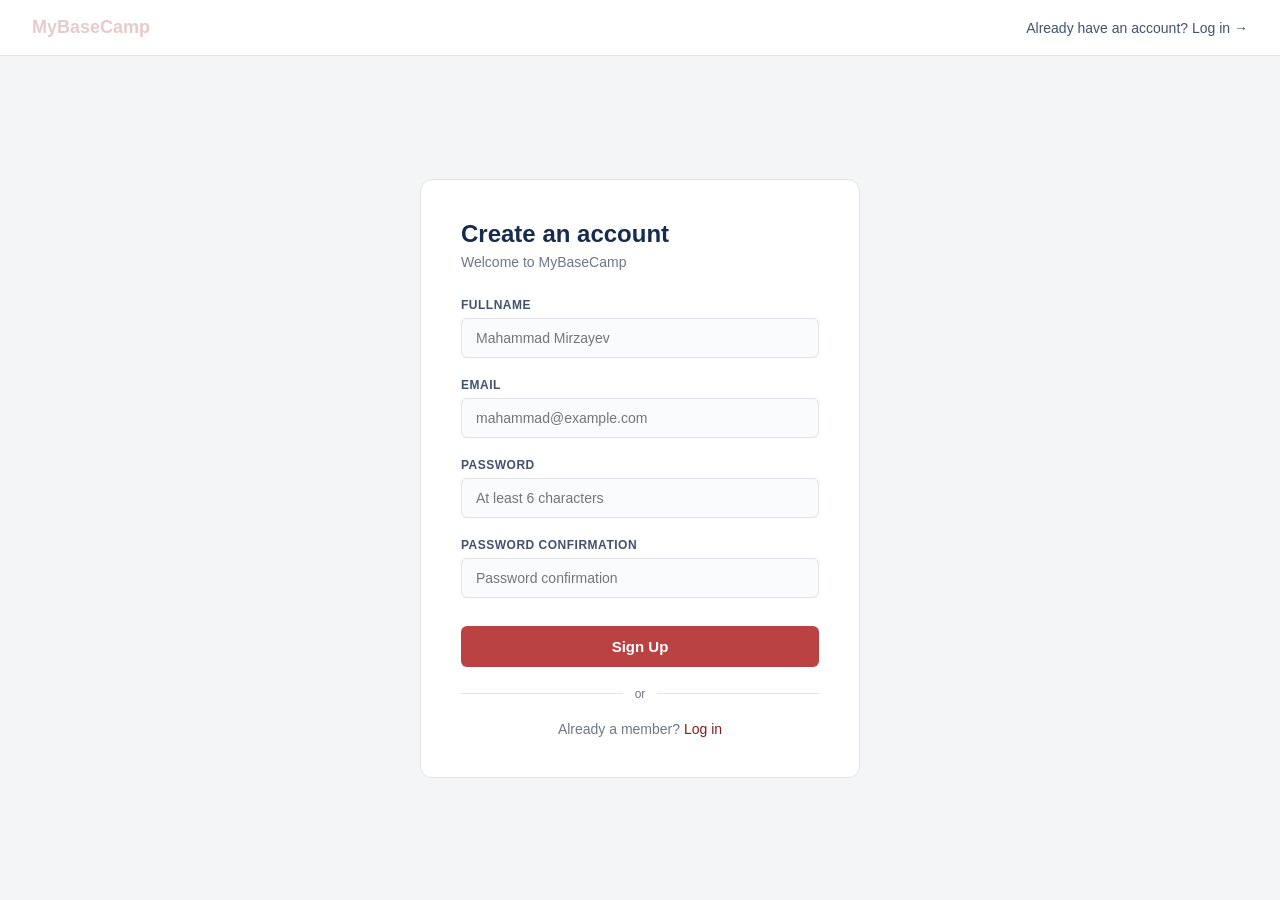
==== pages/register.html @ 494356e1 "My Basecamp" ====
<!DOCTYPE html>
<html lang="en">

<head>
  <meta charset="UTF-8">

  <meta name="viewport" content="width=device-width, initial-scale=1.0">

  <title>Sign up — MyBaseCamp</title>

  <style>
 
    * {
      box-sizing: border-box;
      margin: 0;
      padding: 0;
    }

    body {
      font-family: 'Segoe UI', Arial, sans-serif;
      background-color: #f4f5f7;
      min-height: 100vh;
      display: flex;
      flex-direction: column;
    }

    nav {
      background-color: #ffffff;
      height: 56px;
      padding: 0 32px;
      display: flex;
      align-items: center;
      justify-content: space-between;
      border-bottom: 1px solid #e0e4ea;
    }

    .logo {
      font-size: 18px;
      font-weight: 700;
      color: #90080836;
      text-decoration: none;
    }

    .nav-link {
      font-size: 14px;
      color: #42526e;
      text-decoration: none;
    }

    .nav-link:hover {
      color: #a12a1a;
    }

    .page-center {
      flex: 1;
      display: flex;
      align-items: center;
      justify-content: center;
      padding: 40px 24px;
    }

    .card {
      background-color: #ffffff;
      border-radius: 12px;
      border: 1px solid #e0e4ea;
      padding: 40px;
      width: 100%;
      max-width: 440px;
    }

    .card-title {
      font-size: 24px;
      font-weight: 700;
      color: #172b4d;
      margin-bottom: 6px;
    }

    .card-subtitle {
      font-size: 14px;
      color: #6b778c;
      margin-bottom: 28px;
    }

    .form-group {
      margin-bottom: 20px;
    }

    label {
      display: block;
      font-size: 12px;
      font-weight: 600;
      color: #42526e;
      text-transform: uppercase;
      letter-spacing: 0.5px;
      margin-bottom: 6px;
    }

    input[type="text"],
    input[type="email"],
    input[type="password"] {
      width: 100%;
      padding: 11px 14px;
      border: 1.5px solid #dfe1e6;
      border-radius: 6px;
      font-size: 14px;
      color: #172b4d;
      background-color: #fafbfc;
      outline: none;
      transition: border-color 0.2s, box-shadow 0.2s;
    }

    input:focus {
      border-color: #a23317;
      background-color: #ffffff;
      box-shadow: 0 0 0 3px rgba(29, 158, 117, 0.15);
    }

    input.error {
      border-color: #E24B4A;
    }

    .error-text {
      font-size: 12px;
      color: #A32D2D;
      margin-top: 5px;
      display: none;
    }

    .error-text.visible {
      display: block;
    }

    .btn-submit {
      width: 100%;
      padding: 12px;
      background-color: #bb4242;
      color: #ffffff;
      border: none;
      border-radius: 6px;
      font-size: 15px;
      font-weight: 600;
      cursor: pointer;
      transition: background-color 0.2s;
      margin-top: 8px;
    }

    .btn-submit:hover {
      background-color: #5f1212;
    }

    .btn-submit:active {
      transform: scale(0.99);
    }

    .form-footer {
      text-align: center;
      margin-top: 20px;
      font-size: 14px;
      color: #6b778c;
    }

    .form-footer a {
      color: #8a1b1b;
      text-decoration: none;
      font-weight: 500;
    }

    .form-footer a:hover {
      text-decoration: underline;
    }

    .divider {
      display: flex;
      align-items: center;
      gap: 12px;
      margin: 20px 0;
      color: #6b778c;
      font-size: 12px;
    }

    .divider::before,
    .divider::after {
      content: '';
      flex: 1;
      height: 1px;
      background-color: #e0e4ea;
    }

    @media (max-width: 480px) {
      .card {
        padding: 28px 20px;
        border-radius: 8px;
      }
    }
  </style>
</head>

<body>

  <nav>
    <a href="index.html" class="logo">MyBaseCamp</a>
    <a href="login.html" class="nav-link">Already have an account? Log in →</a>
  </nav>

  <div class="page-center">
    <div class="card">

      <h1 class="card-title">Create an account</h1>
      <p class="card-subtitle">Welcome to MyBaseCamp</p>

      <form action="/register" method="POST" id="registerForm">

        <div class="form-group">
          <label for="fullname">fullname</label>

          <input
            type="text"
            id="fullname"
            name="fullname"
            placeholder="Mahammad Mirzayev"
            required 
          >
          <span class="error-text" id="fullname-error"> Full name is required</span>
        </div>

        <div class="form-group">
          <label for="email">Email</label>
          <input
            type="email"
            id="email"
            name="email"
            placeholder="mahammad@example.com"
            required
          >
          <span class="error-text" id="email-error">  Full name is required</span>
        </div>

        <div class="form-group">
          <label for="password">Password</label>
          <input
            type="password"
            id="password"
            name="password"
            placeholder="At least 6 characters"
            required
            minlength="6"
          >
          <span class="error-text" id="password-error">Must be at least 6 characters long</span>
        </div>

        <div class="form-group">
          <label for="password_confirm">Password confirmation</label>
          <input
            type="password"
            id="password_confirm"
            name="password_confirm"
            placeholder="Password confirmation"
            required
          >
          <span class="error-text" id="confirm-error"> Passwords do not match</span>
        </div>

        <button type="submit" class="btn-submit">Sign Up</button>

      </form>

      <div class="divider">or</div>

      <div class="form-footer">
      Already a member? 
        <a href="login.html">Log in</a>
      </div>

    </div>
  </div>

  <script>
    document.getElementById('registerForm').addEventListener('submit', function(e) {
      let valid = true;
     
      const fullname = document.getElementById('fullname');
      if (fullname.value.trim() === '') {
        fullname.classList.add('error');
        document.getElementById('fullname-error').classList.add('visible');
        valid = false;
      } else {
        fullname.classList.remove('error');
        document.getElementById('fullname-error').classList.remove('visible');
      }

      const pass = document.getElementById('password').value;
      const confirm = document.getElementById('password_confirm');
      if (pass !== confirm.value) {
        confirm.classList.add('error');
        document.getElementById('confirm-error').classList.add('visible');
        valid = false;
      } else {
        confirm.classList.remove('error');
        document.getElementById('confirm-error').classList.remove('visible');
      }

      if (!valid) {
        e.preventDefault();
      }
    });
  </script>

  <script src="assets/js/register.js"></script>
</body>
</html>
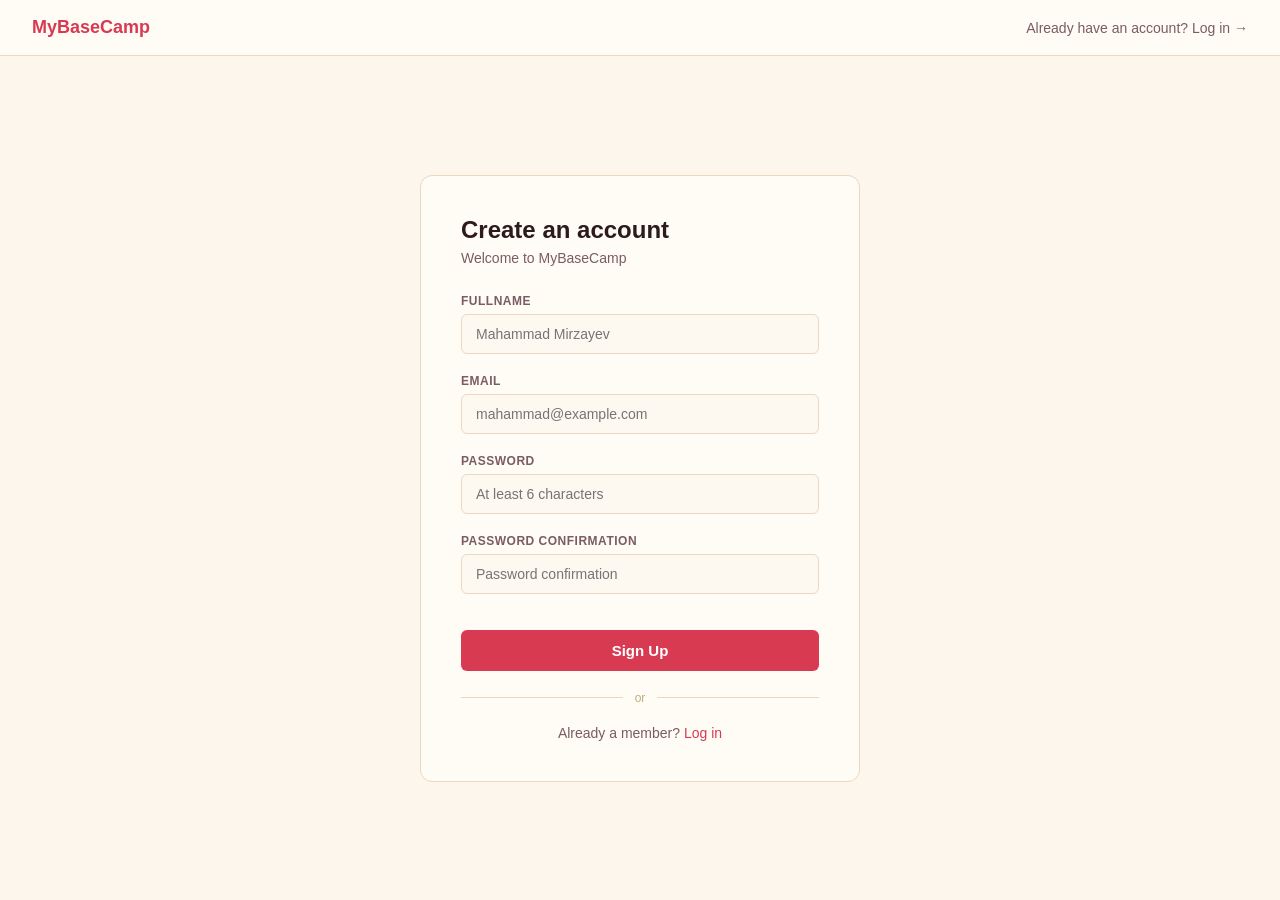
==== commit 6fd2403b: "Update register file" ====
--- a/pages/register.html
+++ b/pages/register.html
@@ -8,191 +8,7 @@
 
   <title>Sign up — MyBaseCamp</title>
 
-  <style>
- 
-    * {
-      box-sizing: border-box;
-      margin: 0;
-      padding: 0;
-    }
-
-    body {
-      font-family: 'Segoe UI', Arial, sans-serif;
-      background-color: #f4f5f7;
-      min-height: 100vh;
-      display: flex;
-      flex-direction: column;
-    }
-
-    nav {
-      background-color: #ffffff;
-      height: 56px;
-      padding: 0 32px;
-      display: flex;
-      align-items: center;
-      justify-content: space-between;
-      border-bottom: 1px solid #e0e4ea;
-    }
-
-    .logo {
-      font-size: 18px;
-      font-weight: 700;
-      color: #90080836;
-      text-decoration: none;
-    }
-
-    .nav-link {
-      font-size: 14px;
-      color: #42526e;
-      text-decoration: none;
-    }
-
-    .nav-link:hover {
-      color: #a12a1a;
-    }
-
-    .page-center {
-      flex: 1;
-      display: flex;
-      align-items: center;
-      justify-content: center;
-      padding: 40px 24px;
-    }
-
-    .card {
-      background-color: #ffffff;
-      border-radius: 12px;
-      border: 1px solid #e0e4ea;
-      padding: 40px;
-      width: 100%;
-      max-width: 440px;
-    }
-
-    .card-title {
-      font-size: 24px;
-      font-weight: 700;
-      color: #172b4d;
-      margin-bottom: 6px;
-    }
-
-    .card-subtitle {
-      font-size: 14px;
-      color: #6b778c;
-      margin-bottom: 28px;
-    }
-
-    .form-group {
-      margin-bottom: 20px;
-    }
-
-    label {
-      display: block;
-      font-size: 12px;
-      font-weight: 600;
-      color: #42526e;
-      text-transform: uppercase;
-      letter-spacing: 0.5px;
-      margin-bottom: 6px;
-    }
-
-    input[type="text"],
-    input[type="email"],
-    input[type="password"] {
-      width: 100%;
-      padding: 11px 14px;
-      border: 1.5px solid #dfe1e6;
-      border-radius: 6px;
-      font-size: 14px;
-      color: #172b4d;
-      background-color: #fafbfc;
-      outline: none;
-      transition: border-color 0.2s, box-shadow 0.2s;
-    }
-
-    input:focus {
-      border-color: #a23317;
-      background-color: #ffffff;
-      box-shadow: 0 0 0 3px rgba(29, 158, 117, 0.15);
-    }
-
-    input.error {
-      border-color: #E24B4A;
-    }
-
-    .error-text {
-      font-size: 12px;
-      color: #A32D2D;
-      margin-top: 5px;
-      display: none;
-    }
-
-    .error-text.visible {
-      display: block;
-    }
-
-    .btn-submit {
-      width: 100%;
-      padding: 12px;
-      background-color: #bb4242;
-      color: #ffffff;
-      border: none;
-      border-radius: 6px;
-      font-size: 15px;
-      font-weight: 600;
-      cursor: pointer;
-      transition: background-color 0.2s;
-      margin-top: 8px;
-    }
-
-    .btn-submit:hover {
-      background-color: #5f1212;
-    }
-
-    .btn-submit:active {
-      transform: scale(0.99);
-    }
-
-    .form-footer {
-      text-align: center;
-      margin-top: 20px;
-      font-size: 14px;
-      color: #6b778c;
-    }
-
-    .form-footer a {
-      color: #8a1b1b;
-      text-decoration: none;
-      font-weight: 500;
-    }
-
-    .form-footer a:hover {
-      text-decoration: underline;
-    }
-
-    .divider {
-      display: flex;
-      align-items: center;
-      gap: 12px;
-      margin: 20px 0;
-      color: #6b778c;
-      font-size: 12px;
-    }
-
-    .divider::before,
-    .divider::after {
-      content: '';
-      flex: 1;
-      height: 1px;
-      background-color: #e0e4ea;
-    }
-
-    @media (max-width: 480px) {
-      .card {
-        padding: 28px 20px;
-        border-radius: 8px;
-      }
-    }
-  </style>
+   <link rel="stylesheet" href="../css/register.css">
 </head>
 
 <body>
@@ -257,10 +73,19 @@
             placeholder="Password confirmation"
             required
           >
+          <div class="strength-wrapper">
+              <div class="strength-line">
+                 <div id="strengthBar"></div>
+                   </div>
+
+               <span id="strengthText"></span>
+                   </div>
           <span class="error-text" id="confirm-error"> Passwords do not match</span>
         </div>
 
-        <button type="submit" class="btn-submit">Sign Up</button>
+       <button type="submit" class="btn-submit" id="submitBtn">
+            Sign Up
+        </button>   
 
       </form>
 
@@ -274,37 +99,6 @@
     </div>
   </div>
 
-  <script>
-    document.getElementById('registerForm').addEventListener('submit', function(e) {
-      let valid = true;
-     
-      const fullname = document.getElementById('fullname');
-      if (fullname.value.trim() === '') {
-        fullname.classList.add('error');
-        document.getElementById('fullname-error').classList.add('visible');
-        valid = false;
-      } else {
-        fullname.classList.remove('error');
-        document.getElementById('fullname-error').classList.remove('visible');
-      }
-
-      const pass = document.getElementById('password').value;
-      const confirm = document.getElementById('password_confirm');
-      if (pass !== confirm.value) {
-        confirm.classList.add('error');
-        document.getElementById('confirm-error').classList.add('visible');
-        valid = false;
-      } else {
-        confirm.classList.remove('error');
-        document.getElementById('confirm-error').classList.remove('visible');
-      }
-
-      if (!valid) {
-        e.preventDefault();
-      }
-    });
-  </script>
-
-  <script src="assets/js/register.js"></script>
+  <script src="../js/register.js"></script>
 </body>
 </html>
--- a/css/register.css
+++ b/css/register.css
@@ -0,0 +1,190 @@
+:root {
+  --hampton:    #E5CFA8;
+  --brick:      #D83A52;
+  --brick-dark: #B02C41;
+  --cream:      #FDF6EC;
+  --dark:       #2C1A1D;
+  --mid:        #7A5C62;
+  --faint:      #C4A882;
+  --border:     #EAD9C0;
+  --card-bg:    #FFFBF5;
+  --input-bg:   #FDF8F0;
+}
+
+* { box-sizing: border-box; margin: 0; padding: 0; }
+
+body {
+  font-family: 'Segoe UI', Arial, sans-serif;
+  background-color: var(--cream);
+  min-height: 100vh;
+  display: flex;
+  flex-direction: column;
+}
+
+nav {
+  background-color: var(--card-bg);
+  height: 56px;
+  padding: 0 32px;
+  display: flex;
+  align-items: center;
+  justify-content: space-between;
+  border-bottom: 1px solid var(--border);
+}
+
+.logo {
+  font-size: 18px;
+  font-weight: 700;
+  color: var(--brick);
+  text-decoration: none;
+  transition: color 0.2s;
+}
+
+.logo:hover { color: var(--brick-dark); }
+
+.nav-link {
+  font-size: 14px;
+  color: var(--mid);
+  text-decoration: none;
+  transition: color 0.2s;
+}
+
+.nav-link:hover { color: var(--brick); }
+
+.page-center {
+  flex: 1;
+  display: flex;
+  align-items: center;
+  justify-content: center;
+  padding: 40px 24px;
+}
+
+.card {
+  background-color: var(--card-bg);
+  border-radius: 12px;
+  border: 1px solid var(--border);
+  padding: 40px;
+  width: 100%;
+  max-width: 440px;
+}
+
+.card-title {
+  font-size: 24px;
+  font-weight: 700;
+  color: var(--dark);
+  margin-bottom: 6px;
+}
+
+.card-subtitle {
+  font-size: 14px;
+  color: var(--mid);
+  margin-bottom: 28px;
+}
+
+.form-group { margin-bottom: 20px; }
+
+label {
+  display: block;
+  font-size: 12px;
+  font-weight: 600;
+  color: var(--mid);
+  text-transform: uppercase;
+  letter-spacing: 0.5px;
+  margin-bottom: 6px;
+}
+
+input[type="text"],
+input[type="email"],
+input[type="password"] {
+  width: 100%;
+  padding: 11px 14px;
+  border: 1.5px solid var(--border);
+  border-radius: 6px;
+  font-size: 14px;
+  color: var(--dark);
+  background-color: var(--input-bg);
+  outline: none;
+  transition: border-color 0.2s, box-shadow 0.2s;
+}
+
+input:focus {
+  border-color: var(--brick);
+  background-color: var(--card-bg);
+  box-shadow: 0 0 0 3px rgba(216, 58, 82, 0.12);
+}
+
+input.error { border-color: var(--brick-dark); }
+
+.error-text {
+  font-size: 12px;
+  color: var(--brick-dark);
+  margin-top: 5px;
+  display: none;
+}
+
+.error-text.visible { display: block; }
+
+.strength-wrapper { display: flex; align-items: center; gap: 10px; margin-top: 8px; }
+
+.strength-bar-bg {
+  flex: 1;
+  height: 4px;
+  background-color: var(--border);
+  border-radius: 4px;
+  overflow: hidden;
+}
+
+.strength-bar {
+  height: 100%;
+  width: 0%;
+  border-radius: 4px;
+  transition: width 0.3s ease, background-color 0.3s ease;
+}
+
+.strength-text { font-size: 11px; font-weight: 600; min-width: 60px; }
+
+.btn-submit {
+  width: 100%;
+  padding: 12px;
+  background-color: var(--brick);
+  color: #ffffff;
+  border: none;
+  border-radius: 6px;
+  font-size: 15px;
+  font-weight: 600;
+  cursor: pointer;
+  transition: background-color 0.2s, box-shadow 0.2s, transform 0.1s;
+  margin-top: 8px;
+}
+
+.btn-submit:hover {
+  background-color: var(--brick-dark);
+  box-shadow: 0 6px 18px rgba(216, 58, 82, 0.3);
+}
+
+.btn-submit:active   { transform: scale(0.99); }
+.btn-submit:disabled { opacity: 0.6; cursor: not-allowed; }
+
+.divider {
+  display: flex;
+  align-items: center;
+  gap: 12px;
+  margin: 20px 0;
+  color: var(--faint);
+  font-size: 12px;
+}
+
+.divider::before,
+.divider::after {
+  content: '';
+  flex: 1;
+  height: 1px;
+  background-color: var(--border);
+}
+
+.form-footer { text-align: center; font-size: 14px; color: var(--mid); }
+.form-footer a { color: var(--brick); text-decoration: none; font-weight: 500; }
+.form-footer a:hover { text-decoration: underline; color: var(--brick-dark); }
+
+@media (max-width: 480px) {
+  .card { padding: 28px 20px; }
+}
